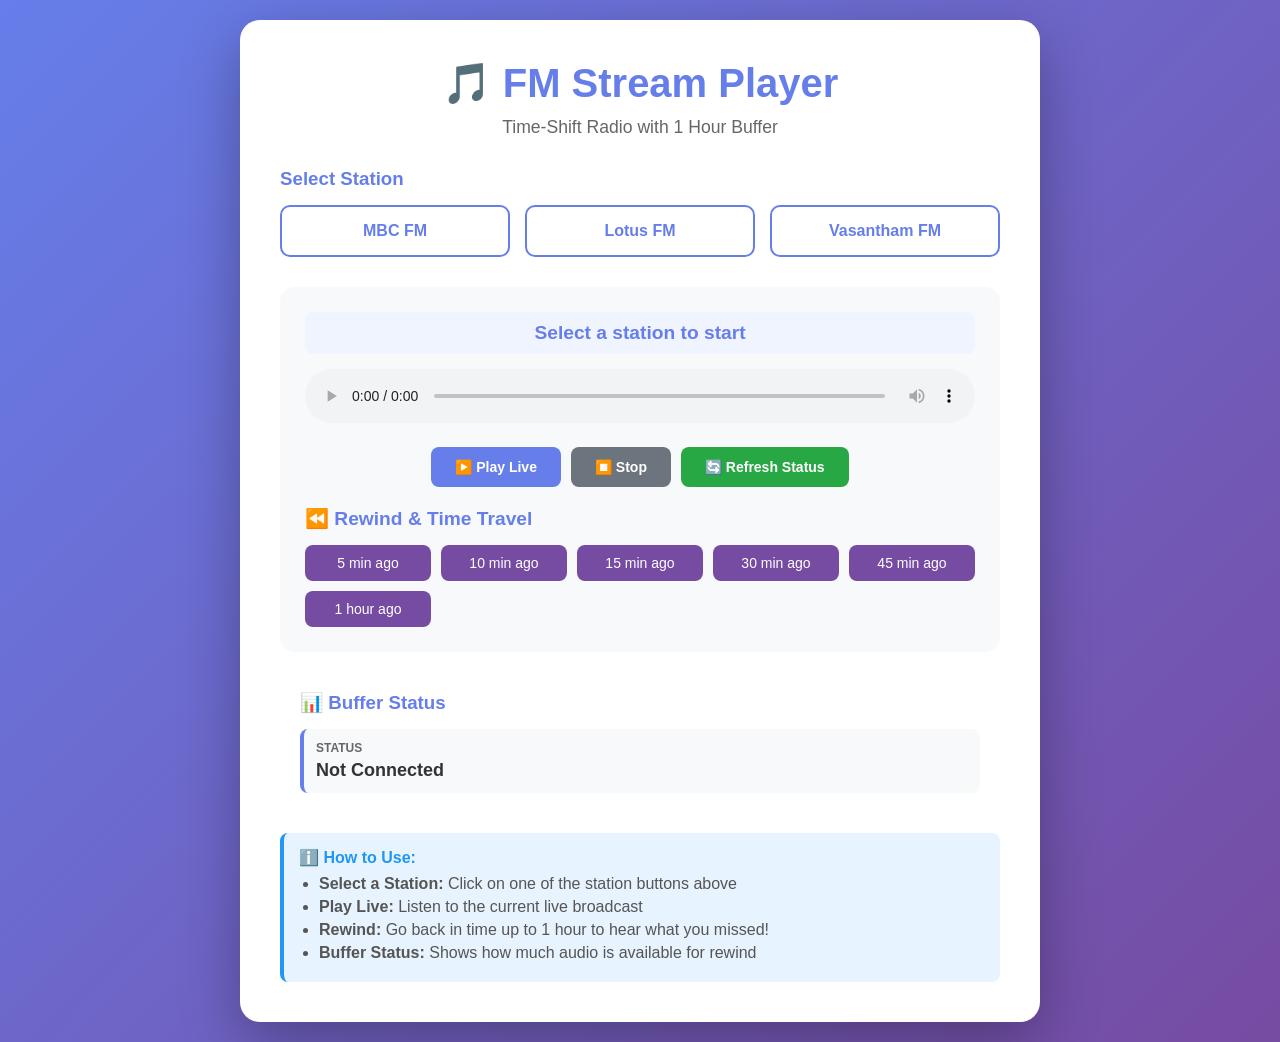
==== Stream-Service/wwwroot/index.html @ e0d52014 "Time-shift radio: 1hr buffer, API, and web player added Major refactor: - Added 1-hour rolling buffe" ====
<!DOCTYPE html>
<html lang="en">
<head>
    <meta charset="UTF-8">
    <meta name="viewport" content="width=device-width, initial-scale=1.0">
    <title>FM Stream Player - Time Shift Radio</title>
    <style>
        * {
            margin: 0;
            padding: 0;
            box-sizing: border-box;
        }

        body {
            font-family: 'Segoe UI', Tahoma, Geneva, Verdana, sans-serif;
            background: linear-gradient(135deg, #667eea 0%, #764ba2 100%);
            min-height: 100vh;
            display: flex;
            justify-content: center;
            align-items: center;
            padding: 20px;
        }

        .container {
            background: white;
            border-radius: 20px;
            padding: 40px;
            box-shadow: 0 20px 60px rgba(0, 0, 0, 0.3);
            max-width: 800px;
            width: 100%;
        }

        h1 {
            text-align: center;
            color: #667eea;
            margin-bottom: 10px;
            font-size: 2.5em;
        }

        .subtitle {
            text-align: center;
            color: #666;
            margin-bottom: 30px;
            font-size: 1.1em;
        }

        .station-selector {
            margin-bottom: 30px;
        }

        .station-buttons {
            display: grid;
            grid-template-columns: repeat(auto-fit, minmax(150px, 1fr));
            gap: 15px;
            margin-bottom: 20px;
        }

        .station-btn {
            padding: 15px 25px;
            font-size: 16px;
            font-weight: bold;
            border: 2px solid #667eea;
            background: white;
            color: #667eea;
            border-radius: 10px;
            cursor: pointer;
            transition: all 0.3s ease;
        }

        .station-btn:hover {
            background: #667eea;
            color: white;
            transform: translateY(-2px);
            box-shadow: 0 5px 15px rgba(102, 126, 234, 0.3);
        }

        .station-btn.active {
            background: #667eea;
            color: white;
        }

        .player-section {
            background: #f8f9fa;
            padding: 25px;
            border-radius: 15px;
            margin-bottom: 20px;
        }

        .audio-player {
            width: 100%;
            margin-bottom: 20px;
        }

        .controls {
            display: flex;
            gap: 10px;
            flex-wrap: wrap;
            justify-content: center;
            margin-bottom: 20px;
        }

        .btn {
            padding: 12px 24px;
            font-size: 14px;
            font-weight: 600;
            border: none;
            border-radius: 8px;
            cursor: pointer;
            transition: all 0.3s ease;
            display: flex;
            align-items: center;
            gap: 8px;
        }

        .btn-primary {
            background: #667eea;
            color: white;
        }

        .btn-primary:hover {
            background: #5568d3;
            transform: translateY(-2px);
            box-shadow: 0 5px 15px rgba(102, 126, 234, 0.3);
        }

        .btn-secondary {
            background: #6c757d;
            color: white;
        }

        .btn-secondary:hover {
            background: #5a6268;
        }

        .btn-success {
            background: #28a745;
            color: white;
        }

        .btn-success:hover {
            background: #218838;
        }

        .rewind-controls {
            margin-top: 20px;
        }

        .rewind-controls h3 {
            color: #667eea;
            margin-bottom: 15px;
            font-size: 1.2em;
        }

        .rewind-buttons {
            display: grid;
            grid-template-columns: repeat(auto-fit, minmax(120px, 1fr));
            gap: 10px;
        }

        .rewind-btn {
            padding: 10px 15px;
            font-size: 14px;
            background: #764ba2;
            color: white;
            border: none;
            border-radius: 8px;
            cursor: pointer;
            transition: all 0.3s ease;
        }

        .rewind-btn:hover {
            background: #5f3a82;
            transform: translateY(-2px);
        }

        .status {
            background: white;
            padding: 20px;
            border-radius: 10px;
            margin-top: 20px;
        }

        .status h3 {
            color: #667eea;
            margin-bottom: 15px;
        }

        .status-grid {
            display: grid;
            grid-template-columns: repeat(auto-fit, minmax(200px, 1fr));
            gap: 15px;
        }

        .status-item {
            padding: 12px;
            background: #f8f9fa;
            border-radius: 8px;
            border-left: 4px solid #667eea;
        }

        .status-label {
            font-size: 12px;
            color: #666;
            text-transform: uppercase;
            font-weight: 600;
            margin-bottom: 5px;
        }

        .status-value {
            font-size: 18px;
            color: #333;
            font-weight: bold;
        }

        .info-box {
            background: #e7f3ff;
            border-left: 4px solid #2196F3;
            padding: 15px;
            border-radius: 8px;
            margin-top: 20px;
        }

        .info-box h4 {
            color: #2196F3;
            margin-bottom: 8px;
        }

        .info-box ul {
            margin-left: 20px;
            color: #555;
        }

        .info-box li {
            margin: 5px 0;
        }

        .current-playing {
            text-align: center;
            font-size: 1.2em;
            color: #667eea;
            font-weight: bold;
            margin-bottom: 15px;
            padding: 10px;
            background: #f0f4ff;
            border-radius: 8px;
        }

        @media (max-width: 600px) {
            .container {
                padding: 20px;
            }

            h1 {
                font-size: 1.8em;
            }

            .station-buttons {
                grid-template-columns: 1fr;
            }
        }
    </style>
</head>
<body>
    <div class="container">
        <h1>🎵 FM Stream Player</h1>
        <p class="subtitle">Time-Shift Radio with 1 Hour Buffer</p>

        <div class="station-selector">
            <h3 style="color: #667eea; margin-bottom: 15px;">Select Station</h3>
            <div class="station-buttons">
                <button class="station-btn" data-station="mbc">MBC FM</button>
                <button class="station-btn" data-station="lotus">Lotus FM</button>
                <button class="station-btn" data-station="vasanthamfm">Vasantham FM</button>
            </div>
        </div>

        <div class="player-section">
            <div class="current-playing" id="currentPlaying">Select a station to start</div>

            <audio id="audioPlayer" class="audio-player" controls></audio>

            <div class="controls">
                <button class="btn btn-primary" onclick="playLive()">
                    ▶️ Play Live
                </button>
                <button class="btn btn-secondary" onclick="stopStream()">
                    ⏹️ Stop
                </button>
                <button class="btn btn-success" onclick="refreshStatus()">
                    🔄 Refresh Status
                </button>
            </div>

            <div class="rewind-controls">
                <h3>⏪ Rewind & Time Travel</h3>
                <div class="rewind-buttons">
                    <button class="rewind-btn" onclick="rewind(300)">5 min ago</button>
                    <button class="rewind-btn" onclick="rewind(600)">10 min ago</button>
                    <button class="rewind-btn" onclick="rewind(900)">15 min ago</button>
                    <button class="rewind-btn" onclick="rewind(1800)">30 min ago</button>
                    <button class="rewind-btn" onclick="rewind(2700)">45 min ago</button>
                    <button class="rewind-btn" onclick="rewind(3600)">1 hour ago</button>
                </div>
            </div>
        </div>

        <div class="status">
            <h3>📊 Buffer Status</h3>
            <div class="status-grid" id="statusGrid">
                <div class="status-item">
                    <div class="status-label">Status</div>
                    <div class="status-value">Not Connected</div>
                </div>
            </div>
        </div>

        <div class="info-box">
            <h4>ℹ️ How to Use:</h4>
            <ul>
                <li><strong>Select a Station:</strong> Click on one of the station buttons above</li>
                <li><strong>Play Live:</strong> Listen to the current live broadcast</li>
                <li><strong>Rewind:</strong> Go back in time up to 1 hour to hear what you missed!</li>
                <li><strong>Buffer Status:</strong> Shows how much audio is available for rewind</li>
            </ul>
        </div>
    </div>

    <script>
        // API Base URL - Uses relative path since served from same origin
        const API_BASE = '/api/stream';

        let currentStation = null;
        const audioPlayer = document.getElementById('audioPlayer');
        const currentPlayingDiv = document.getElementById('currentPlaying');

        // Station button click handler
        document.querySelectorAll('.station-btn').forEach(btn => {
            btn.addEventListener('click', function() {
                // Remove active class from all buttons
                document.querySelectorAll('.station-btn').forEach(b => b.classList.remove('active'));

                // Add active class to clicked button
                this.classList.add('active');

                // Set current station
                currentStation = this.dataset.station;
                currentPlayingDiv.textContent = `Selected: ${this.textContent}`;

                // Auto-refresh status
                refreshStatus();
            });
        });

        function playLive() {
            if (!currentStation) {
                alert('Please select a station first!');
                return;
            }

            const url = `${API_BASE}/live/${currentStation}`;
            audioPlayer.src = url;
            audioPlayer.play();
            currentPlayingDiv.textContent = `🔴 LIVE: ${getStationName(currentStation)}`;
            console.log('Playing live:', url);
        }

        function rewind(seconds) {
            if (!currentStation) {
                alert('Please select a station first!');
                return;
            }

            const minutes = Math.floor(seconds / 60);
            const url = `${API_BASE}/rewind/${currentStation}?seconds=${seconds}`;
            audioPlayer.src = url;
            audioPlayer.play();
            currentPlayingDiv.textContent = `⏪ ${minutes} min ago: ${getStationName(currentStation)}`;
            console.log('Rewinding:', url);
        }

        function stopStream() {
            audioPlayer.pause();
            audioPlayer.src = '';
            currentPlayingDiv.textContent = currentStation ? `Selected: ${getStationName(currentStation)}` : 'Select a station to start';
        }

        async function refreshStatus() {
            if (!currentStation) {
                alert('Please select a station first!');
                return;
            }

            try {
                const response = await fetch(`${API_BASE}/status/${currentStation}`);
                const data = await response.json();

                displayStatus(data);
            } catch (error) {
                console.error('Error fetching status:', error);
                document.getElementById('statusGrid').innerHTML = `
                    <div class="status-item">
                        <div class="status-label">Error</div>
                        <div class="status-value" style="color: red;">Cannot connect to server</div>
                    </div>
                `;
            }
        }

        function displayStatus(data) {
            const statusHtml = `
                <div class="status-item">
                    <div class="status-label">Recording</div>
                    <div class="status-value" style="color: ${data.isRecording ? '#28a745' : '#dc3545'}">
                        ${data.isRecording ? '✓ Active' : '✗ Inactive'}
                    </div>
                </div>
                <div class="status-item">
                    <div class="status-label">Buffer Duration</div>
                    <div class="status-value">${data.bufferDurationMinutes} min</div>
                </div>
                <div class="status-item">
                    <div class="status-label">Total Data</div>
                    <div class="status-value">${data.totalMB} MB</div>
                </div>
                <div class="status-item">
                    <div class="status-label">Chunks</div>
                    <div class="status-value">${data.chunkCount}</div>
                </div>
                <div class="status-item">
                    <div class="status-label">Oldest Recording</div>
                    <div class="status-value" style="font-size: 12px;">
                        ${data.oldestChunkTime ? new Date(data.oldestChunkTime).toLocaleTimeString() : 'N/A'}
                    </div>
                </div>
                <div class="status-item">
                    <div class="status-label">Latest Recording</div>
                    <div class="status-value" style="font-size: 12px;">
                        ${data.latestChunkTime ? new Date(data.latestChunkTime).toLocaleTimeString() : 'N/A'}
                    </div>
                </div>
            `;

            document.getElementById('statusGrid').innerHTML = statusHtml;
        }

        function getStationName(stationId) {
            const names = {
                'mbc': 'MBC FM',
                'lotus': 'Lotus FM',
                'vasanthamfm': 'Vasantham FM'
            };
            return names[stationId] || stationId;
        }

        // Auto-refresh status every 10 seconds if a station is selected
        setInterval(() => {
            if (currentStation) {
                refreshStatus();
            }
        }, 10000);
    </script>
</body>
</html>
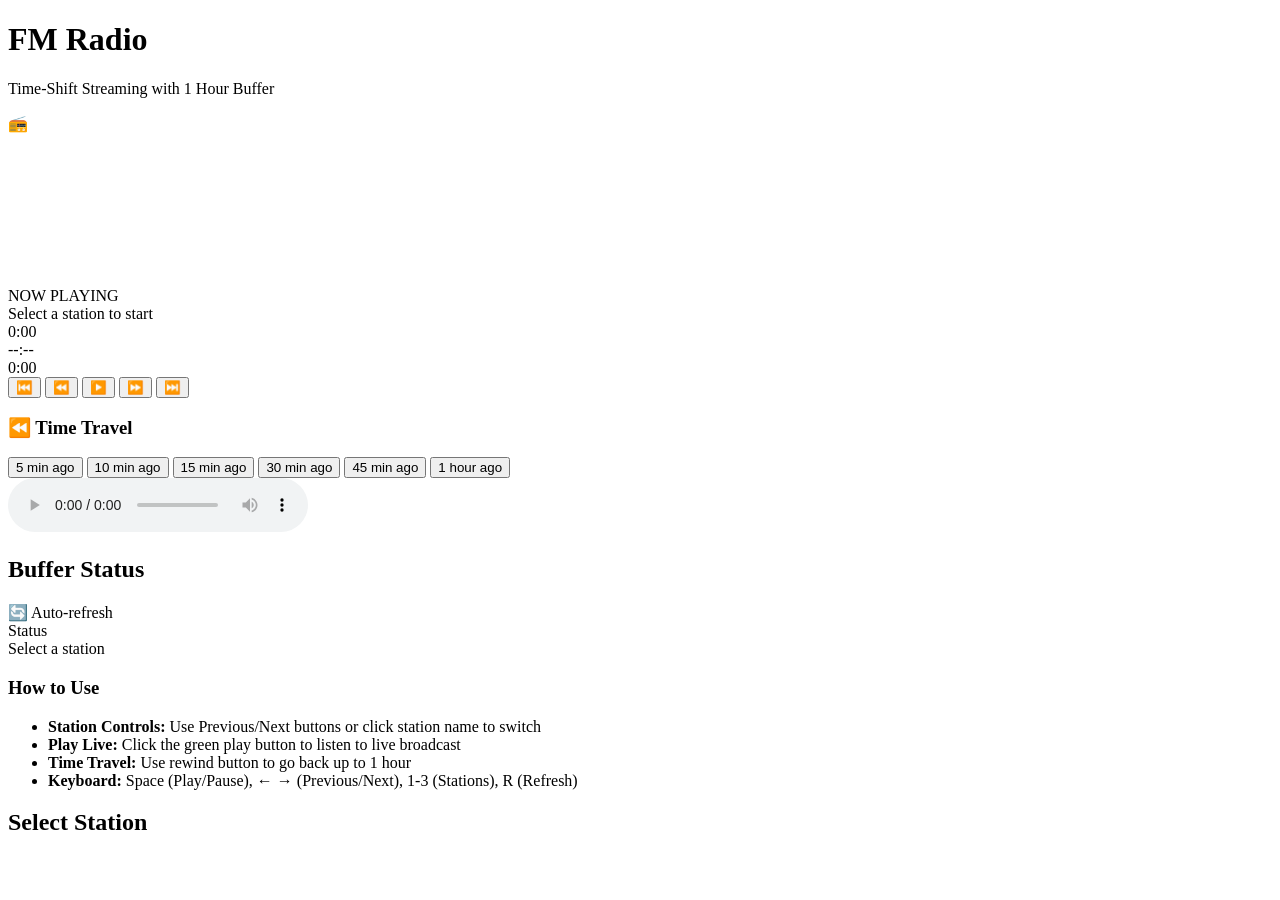
==== commit 01f42fc9: "Modernize FM Stream Player UI & add real-time visualizer Revamp frontend with Spotify-style dark UI," ====
--- a/Stream-Service/wwwroot/index.html
+++ b/Stream-Service/wwwroot/index.html
@@ -4,460 +4,137 @@
     <meta charset="UTF-8">
     <meta name="viewport" content="width=device-width, initial-scale=1.0">
     <title>FM Stream Player - Time Shift Radio</title>
-    <style>
-        * {
-            margin: 0;
-            padding: 0;
-            box-sizing: border-box;
-        }
-
-        body {
-            font-family: 'Segoe UI', Tahoma, Geneva, Verdana, sans-serif;
-            background: linear-gradient(135deg, #667eea 0%, #764ba2 100%);
-            min-height: 100vh;
-            display: flex;
-            justify-content: center;
-            align-items: center;
-            padding: 20px;
-        }
-
-        .container {
-            background: white;
-            border-radius: 20px;
-            padding: 40px;
-            box-shadow: 0 20px 60px rgba(0, 0, 0, 0.3);
-            max-width: 800px;
-            width: 100%;
-        }
-
-        h1 {
-            text-align: center;
-            color: #667eea;
-            margin-bottom: 10px;
-            font-size: 2.5em;
-        }
-
-        .subtitle {
-            text-align: center;
-            color: #666;
-            margin-bottom: 30px;
-            font-size: 1.1em;
-        }
-
-        .station-selector {
-            margin-bottom: 30px;
-        }
-
-        .station-buttons {
-            display: grid;
-            grid-template-columns: repeat(auto-fit, minmax(150px, 1fr));
-            gap: 15px;
-            margin-bottom: 20px;
-        }
-
-        .station-btn {
-            padding: 15px 25px;
-            font-size: 16px;
-            font-weight: bold;
-            border: 2px solid #667eea;
-            background: white;
-            color: #667eea;
-            border-radius: 10px;
-            cursor: pointer;
-            transition: all 0.3s ease;
-        }
-
-        .station-btn:hover {
-            background: #667eea;
-            color: white;
-            transform: translateY(-2px);
-            box-shadow: 0 5px 15px rgba(102, 126, 234, 0.3);
-        }
-
-        .station-btn.active {
-            background: #667eea;
-            color: white;
-        }
-
-        .player-section {
-            background: #f8f9fa;
-            padding: 25px;
-            border-radius: 15px;
-            margin-bottom: 20px;
-        }
-
-        .audio-player {
-            width: 100%;
-            margin-bottom: 20px;
-        }
-
-        .controls {
-            display: flex;
-            gap: 10px;
-            flex-wrap: wrap;
-            justify-content: center;
-            margin-bottom: 20px;
-        }
-
-        .btn {
-            padding: 12px 24px;
-            font-size: 14px;
-            font-weight: 600;
-            border: none;
-            border-radius: 8px;
-            cursor: pointer;
-            transition: all 0.3s ease;
-            display: flex;
-            align-items: center;
-            gap: 8px;
-        }
-
-        .btn-primary {
-            background: #667eea;
-            color: white;
-        }
-
-        .btn-primary:hover {
-            background: #5568d3;
-            transform: translateY(-2px);
-            box-shadow: 0 5px 15px rgba(102, 126, 234, 0.3);
-        }
-
-        .btn-secondary {
-            background: #6c757d;
-            color: white;
-        }
-
-        .btn-secondary:hover {
-            background: #5a6268;
-        }
-
-        .btn-success {
-            background: #28a745;
-            color: white;
-        }
-
-        .btn-success:hover {
-            background: #218838;
-        }
-
-        .rewind-controls {
-            margin-top: 20px;
-        }
-
-        .rewind-controls h3 {
-            color: #667eea;
-            margin-bottom: 15px;
-            font-size: 1.2em;
-        }
-
-        .rewind-buttons {
-            display: grid;
-            grid-template-columns: repeat(auto-fit, minmax(120px, 1fr));
-            gap: 10px;
-        }
-
-        .rewind-btn {
-            padding: 10px 15px;
-            font-size: 14px;
-            background: #764ba2;
-            color: white;
-            border: none;
-            border-radius: 8px;
-            cursor: pointer;
-            transition: all 0.3s ease;
-        }
-
-        .rewind-btn:hover {
-            background: #5f3a82;
-            transform: translateY(-2px);
-        }
-
-        .status {
-            background: white;
-            padding: 20px;
-            border-radius: 10px;
-            margin-top: 20px;
-        }
-
-        .status h3 {
-            color: #667eea;
-            margin-bottom: 15px;
-        }
-
-        .status-grid {
-            display: grid;
-            grid-template-columns: repeat(auto-fit, minmax(200px, 1fr));
-            gap: 15px;
-        }
-
-        .status-item {
-            padding: 12px;
-            background: #f8f9fa;
-            border-radius: 8px;
-            border-left: 4px solid #667eea;
-        }
-
-        .status-label {
-            font-size: 12px;
-            color: #666;
-            text-transform: uppercase;
-            font-weight: 600;
-            margin-bottom: 5px;
-        }
-
-        .status-value {
-            font-size: 18px;
-            color: #333;
-            font-weight: bold;
-        }
-
-        .info-box {
-            background: #e7f3ff;
-            border-left: 4px solid #2196F3;
-            padding: 15px;
-            border-radius: 8px;
-            margin-top: 20px;
-        }
-
-        .info-box h4 {
-            color: #2196F3;
-            margin-bottom: 8px;
-        }
-
-        .info-box ul {
-            margin-left: 20px;
-            color: #555;
-        }
-
-        .info-box li {
-            margin: 5px 0;
-        }
-
-        .current-playing {
-            text-align: center;
-            font-size: 1.2em;
-            color: #667eea;
-            font-weight: bold;
-            margin-bottom: 15px;
-            padding: 10px;
-            background: #f0f4ff;
-            border-radius: 8px;
-        }
-
-        @media (max-width: 600px) {
-            .container {
-                padding: 20px;
-            }
-
-            h1 {
-                font-size: 1.8em;
-            }
-
-            .station-buttons {
-                grid-template-columns: 1fr;
-            }
-        }
-    </style>
+    <link rel="stylesheet" href="/css/styles.css">
 </head>
 <body>
     <div class="container">
-        <h1>🎵 FM Stream Player</h1>
-        <p class="subtitle">Time-Shift Radio with 1 Hour Buffer</p>
+        <!-- Header -->
+        <header class="header">
+            <h1 class="title">FM Radio</h1>
+            <p class="subtitle">Time-Shift Streaming with 1 Hour Buffer</p>
+        </header>
 
-        <div class="station-selector">
-            <h3 style="color: #667eea; margin-bottom: 15px;">Select Station</h3>
-            <div class="station-buttons">
-                <button class="station-btn" data-station="mbc">MBC FM</button>
-                <button class="station-btn" data-station="lotus">Lotus FM</button>
-                <button class="station-btn" data-station="vasanthamfm">Vasantham FM</button>
+        <!-- Music Player Card -->
+        <div class="card">
+            <div class="player">
+                <!-- Album Art / Station Icon -->
+                <div class="album-art" id="albumArt">
+                    📻
+                </div>
+
+                <!-- Audio Visualizer Canvas -->
+                <canvas id="visualizerCanvas"></canvas>
+
+                <!-- Now Playing Info -->
+                <div class="now-playing">
+                    <div class="now-playing-label">NOW PLAYING</div>
+                    <div class="now-playing-title" id="nowPlayingTitle">
+                        Select a station to start
+                    </div>
+                    <div class="now-playing-station" id="nowPlayingStation"></div>
+                </div>
+
+                <!-- Enhanced Seekbar -->
+                <div class="progress-container">
+                    <div class="progress-time">
+                        <div class="time-label">
+                            <span id="currentTime">0:00</span>
+                            <span id="liveIndicator" class="live-badge" style="display: none;">LIVE</span>
+                        </div>
+                        <span id="duration">--:--</span>
+                    </div>
+                    <div class="progress-bar" id="progressBar">
+                        <div class="progress-bar-bg"></div>
+                        <div class="progress-fill" id="progressFill"></div>
+                        <div class="progress-handle" id="progressHandle">
+                            <div class="progress-tooltip" id="progressTooltip">0:00</div>
+                        </div>
+                    </div>
+                </div>
+
+                <!-- Player Controls -->
+                <div class="controls">
+                    <button class="btn btn-secondary" onclick="previousStation()" title="Previous Station">
+                        ⏮️
+                    </button>
+                    <button class="btn btn-rewind" onclick="rewind(600)" title="Rewind 10 minutes">
+                        ⏪
+                    </button>
+                    <button class="btn btn-play" onclick="playLive()" id="playButton">
+                        ▶️
+                    </button>
+                    <button class="btn btn-rewind" onclick="skipForward()" title="Skip to Live">
+                        ⏩
+                    </button>
+                    <button class="btn btn-secondary" onclick="nextStation()" title="Next Station">
+                        ⏭️
+                    </button>
+                </div>
+
+                <!-- Volume Control (Optional) -->
+                <div class="volume-control" style="display: none;">
+                    <div class="volume-icon">🔊</div>
+                    <div class="volume-slider">
+                        <div class="volume-fill"></div>
+                    </div>
+                </div>
+
+                <!-- Time Travel Section -->
+                <div class="rewind">
+                    <h3 class="rewind-title">⏪ Time Travel</h3>
+                    <div class="rewind-grid">
+                        <button class="rewind-btn" onclick="rewind(300)">5 min ago</button>
+                        <button class="rewind-btn" onclick="rewind(600)">10 min ago</button>
+                        <button class="rewind-btn" onclick="rewind(900)">15 min ago</button>
+                        <button class="rewind-btn" onclick="rewind(1800)">30 min ago</button>
+                        <button class="rewind-btn" onclick="rewind(2700)">45 min ago</button>
+                        <button class="rewind-btn" onclick="rewind(3600)">1 hour ago</button>
+                    </div>
+                </div>
             </div>
+
+            <!-- Hidden Audio Player -->
+            <audio id="audioPlayer" controls></audio>
         </div>
 
-        <div class="player-section">
-            <div class="current-playing" id="currentPlaying">Select a station to start</div>
-
-            <audio id="audioPlayer" class="audio-player" controls></audio>
-
-            <div class="controls">
-                <button class="btn btn-primary" onclick="playLive()">
-                    ▶️ Play Live
-                </button>
-                <button class="btn btn-secondary" onclick="stopStream()">
-                    ⏹️ Stop
-                </button>
-                <button class="btn btn-success" onclick="refreshStatus()">
-                    🔄 Refresh Status
-                </button>
+        <!-- Buffer Status -->
+        <div class="card">
+            <div class="status-header">
+                <h2 class="status-title">Buffer Status</h2>
+                <div class="refresh-indicator">
+                    <span>🔄</span> Auto-refresh
+                </div>
             </div>
-
-            <div class="rewind-controls">
-                <h3>⏪ Rewind & Time Travel</h3>
-                <div class="rewind-buttons">
-                    <button class="rewind-btn" onclick="rewind(300)">5 min ago</button>
-                    <button class="rewind-btn" onclick="rewind(600)">10 min ago</button>
-                    <button class="rewind-btn" onclick="rewind(900)">15 min ago</button>
-                    <button class="rewind-btn" onclick="rewind(1800)">30 min ago</button>
-                    <button class="rewind-btn" onclick="rewind(2700)">45 min ago</button>
-                    <button class="rewind-btn" onclick="rewind(3600)">1 hour ago</button>
+            <div class="status-grid" id="statusGrid">
+                <div class="status-item">
+                    <div class="status-label">Status</div>
+                    <div class="status-value">Select a station</div>
                 </div>
             </div>
         </div>
 
-        <div class="status">
-            <h3>📊 Buffer Status</h3>
-            <div class="status-grid" id="statusGrid">
-                <div class="status-item">
-                    <div class="status-label">Status</div>
-                    <div class="status-value">Not Connected</div>
-                </div>
+        <!-- Info Card -->
+        <div class="card">
+            <div class="info">
+                <h3 class="info-title">How to Use</h3>
+                <ul class="info-list">
+                    <li><strong>Station Controls:</strong> Use Previous/Next buttons or click station name to switch</li>
+                    <li><strong>Play Live:</strong> Click the green play button to listen to live broadcast</li>
+                    <li><strong>Time Travel:</strong> Use rewind button to go back up to 1 hour</li>
+                    <li><strong>Keyboard:</strong> Space (Play/Pause), ← → (Previous/Next), 1-3 (Stations), R (Refresh)</li>
+                </ul>
             </div>
         </div>
 
-        <div class="info-box">
-            <h4>ℹ️ How to Use:</h4>
-            <ul>
-                <li><strong>Select a Station:</strong> Click on one of the station buttons above</li>
-                <li><strong>Play Live:</strong> Listen to the current live broadcast</li>
-                <li><strong>Rewind:</strong> Go back in time up to 1 hour to hear what you missed!</li>
-                <li><strong>Buffer Status:</strong> Shows how much audio is available for rewind</li>
-            </ul>
+        <!-- Station Selector -->
+        <div class="card">
+            <h2 class="section-title">Select Station</h2>
+            <div class="station-grid">
+                <!-- Stations will be loaded dynamically from API -->
+            </div>
         </div>
     </div>
 
-    <script>
-        // API Base URL - Uses relative path since served from same origin
-        const API_BASE = '/api/stream';
-
-        let currentStation = null;
-        const audioPlayer = document.getElementById('audioPlayer');
-        const currentPlayingDiv = document.getElementById('currentPlaying');
-
-        // Station button click handler
-        document.querySelectorAll('.station-btn').forEach(btn => {
-            btn.addEventListener('click', function() {
-                // Remove active class from all buttons
-                document.querySelectorAll('.station-btn').forEach(b => b.classList.remove('active'));
-
-                // Add active class to clicked button
-                this.classList.add('active');
-
-                // Set current station
-                currentStation = this.dataset.station;
-                currentPlayingDiv.textContent = `Selected: ${this.textContent}`;
-
-                // Auto-refresh status
-                refreshStatus();
-            });
-        });
-
-        function playLive() {
-            if (!currentStation) {
-                alert('Please select a station first!');
-                return;
-            }
-
-            const url = `${API_BASE}/live/${currentStation}`;
-            audioPlayer.src = url;
-            audioPlayer.play();
-            currentPlayingDiv.textContent = `🔴 LIVE: ${getStationName(currentStation)}`;
-            console.log('Playing live:', url);
-        }
-
-        function rewind(seconds) {
-            if (!currentStation) {
-                alert('Please select a station first!');
-                return;
-            }
-
-            const minutes = Math.floor(seconds / 60);
-            const url = `${API_BASE}/rewind/${currentStation}?seconds=${seconds}`;
-            audioPlayer.src = url;
-            audioPlayer.play();
-            currentPlayingDiv.textContent = `⏪ ${minutes} min ago: ${getStationName(currentStation)}`;
-            console.log('Rewinding:', url);
-        }
-
-        function stopStream() {
-            audioPlayer.pause();
-            audioPlayer.src = '';
-            currentPlayingDiv.textContent = currentStation ? `Selected: ${getStationName(currentStation)}` : 'Select a station to start';
-        }
-
-        async function refreshStatus() {
-            if (!currentStation) {
-                alert('Please select a station first!');
-                return;
-            }
-
-            try {
-                const response = await fetch(`${API_BASE}/status/${currentStation}`);
-                const data = await response.json();
-
-                displayStatus(data);
-            } catch (error) {
-                console.error('Error fetching status:', error);
-                document.getElementById('statusGrid').innerHTML = `
-                    <div class="status-item">
-                        <div class="status-label">Error</div>
-                        <div class="status-value" style="color: red;">Cannot connect to server</div>
-                    </div>
-                `;
-            }
-        }
-
-        function displayStatus(data) {
-            const statusHtml = `
-                <div class="status-item">
-                    <div class="status-label">Recording</div>
-                    <div class="status-value" style="color: ${data.isRecording ? '#28a745' : '#dc3545'}">
-                        ${data.isRecording ? '✓ Active' : '✗ Inactive'}
-                    </div>
-                </div>
-                <div class="status-item">
-                    <div class="status-label">Buffer Duration</div>
-                    <div class="status-value">${data.bufferDurationMinutes} min</div>
-                </div>
-                <div class="status-item">
-                    <div class="status-label">Total Data</div>
-                    <div class="status-value">${data.totalMB} MB</div>
-                </div>
-                <div class="status-item">
-                    <div class="status-label">Chunks</div>
-                    <div class="status-value">${data.chunkCount}</div>
-                </div>
-                <div class="status-item">
-                    <div class="status-label">Oldest Recording</div>
-                    <div class="status-value" style="font-size: 12px;">
-                        ${data.oldestChunkTime ? new Date(data.oldestChunkTime).toLocaleTimeString() : 'N/A'}
-                    </div>
-                </div>
-                <div class="status-item">
-                    <div class="status-label">Latest Recording</div>
-                    <div class="status-value" style="font-size: 12px;">
-                        ${data.latestChunkTime ? new Date(data.latestChunkTime).toLocaleTimeString() : 'N/A'}
-                    </div>
-                </div>
-            `;
-
-            document.getElementById('statusGrid').innerHTML = statusHtml;
-        }
-
-        function getStationName(stationId) {
-            const names = {
-                'mbc': 'MBC FM',
-                'lotus': 'Lotus FM',
-                'vasanthamfm': 'Vasantham FM'
-            };
-            return names[stationId] || stationId;
-        }
-
-        // Auto-refresh status every 10 seconds if a station is selected
-        setInterval(() => {
-            if (currentStation) {
-                refreshStatus();
-            }
-        }, 10000);
-    </script>
+    <script src="/js/app.js"></script>
 </body>
 </html>
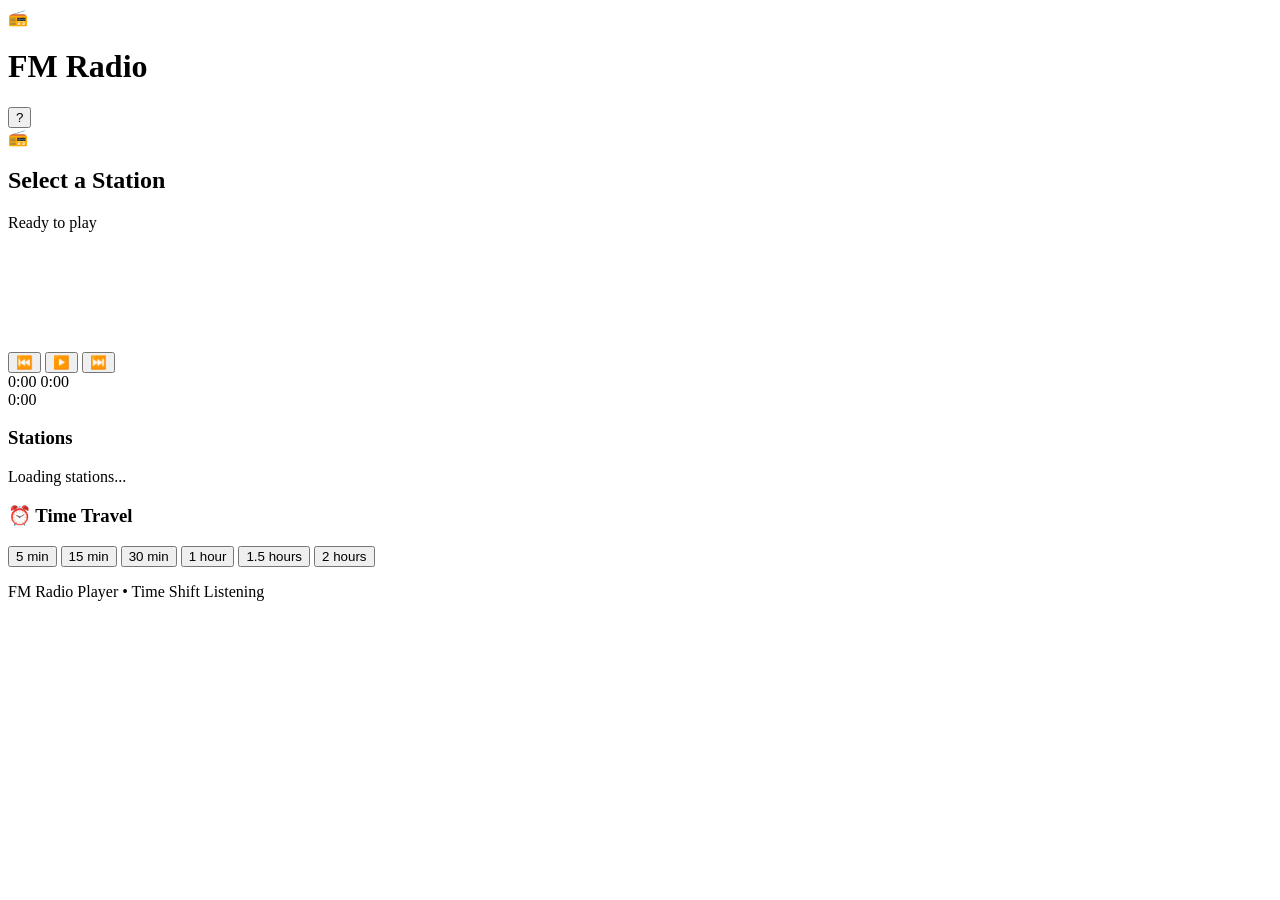
==== commit 50776819: "Mobile-first redesign: per-station buffer, new UI, fixes Major overhaul of FM Radio Player: - Add pe" ====
--- a/Stream-Service/wwwroot/index.html
+++ b/Stream-Service/wwwroot/index.html
@@ -2,136 +2,201 @@
 <html lang="en">
 <head>
     <meta charset="UTF-8">
-    <meta name="viewport" content="width=device-width, initial-scale=1.0">
-    <title>FM Stream Player - Time Shift Radio</title>
+    <meta name="viewport" content="width=device-width, initial-scale=1.0, maximum-scale=1.0, user-scalable=no">
+    <meta name="theme-color" content="#1a1a2e">
+    <title>FM Radio Player</title>
     <link rel="stylesheet" href="/css/styles.css">
 </head>
 <body>
-    <div class="container">
+
+    <!-- Mobile App Container -->
+    <div class="app">
+
         <!-- Header -->
-        <header class="header">
-            <h1 class="title">FM Radio</h1>
-            <p class="subtitle">Time-Shift Streaming with 1 Hour Buffer</p>
+        <header class="app-header">
+            <div class="logo">
+                <span class="logo-icon">📻</span>
+                <h1>FM Radio</h1>
+            </div>
+            <button class="btn-help" onclick="toggleHelp()">
+                <span>?</span>
+            </button>
         </header>
 
-        <!-- Music Player Card -->
-        <div class="card">
-            <div class="player">
-                <!-- Album Art / Station Icon -->
-                <div class="album-art" id="albumArt">
-                    📻
-                </div>
-
-                <!-- Audio Visualizer Canvas -->
-                <canvas id="visualizerCanvas"></canvas>
-
-                <!-- Now Playing Info -->
-                <div class="now-playing">
-                    <div class="now-playing-label">NOW PLAYING</div>
-                    <div class="now-playing-title" id="nowPlayingTitle">
-                        Select a station to start
-                    </div>
-                    <div class="now-playing-station" id="nowPlayingStation"></div>
-                </div>
-
-                <!-- Enhanced Seekbar -->
-                <div class="progress-container">
-                    <div class="progress-time">
-                        <div class="time-label">
-                            <span id="currentTime">0:00</span>
-                            <span id="liveIndicator" class="live-badge" style="display: none;">LIVE</span>
-                        </div>
-                        <span id="duration">--:--</span>
-                    </div>
-                    <div class="progress-bar" id="progressBar">
-                        <div class="progress-bar-bg"></div>
-                        <div class="progress-fill" id="progressFill"></div>
-                        <div class="progress-handle" id="progressHandle">
-                            <div class="progress-tooltip" id="progressTooltip">0:00</div>
-                        </div>
-                    </div>
-                </div>
-
-                <!-- Player Controls -->
-                <div class="controls">
-                    <button class="btn btn-secondary" onclick="previousStation()" title="Previous Station">
-                        ⏮️
-                    </button>
-                    <button class="btn btn-rewind" onclick="rewind(600)" title="Rewind 10 minutes">
-                        ⏪
-                    </button>
-                    <button class="btn btn-play" onclick="playLive()" id="playButton">
-                        ▶️
-                    </button>
-                    <button class="btn btn-rewind" onclick="skipForward()" title="Skip to Live">
-                        ⏩
-                    </button>
-                    <button class="btn btn-secondary" onclick="nextStation()" title="Next Station">
-                        ⏭️
-                    </button>
-                </div>
-
-                <!-- Volume Control (Optional) -->
-                <div class="volume-control" style="display: none;">
-                    <div class="volume-icon">🔊</div>
-                    <div class="volume-slider">
-                        <div class="volume-fill"></div>
-                    </div>
-                </div>
-
-                <!-- Time Travel Section -->
-                <div class="rewind">
-                    <h3 class="rewind-title">⏪ Time Travel</h3>
-                    <div class="rewind-grid">
-                        <button class="rewind-btn" onclick="rewind(300)">5 min ago</button>
-                        <button class="rewind-btn" onclick="rewind(600)">10 min ago</button>
-                        <button class="rewind-btn" onclick="rewind(900)">15 min ago</button>
-                        <button class="rewind-btn" onclick="rewind(1800)">30 min ago</button>
-                        <button class="rewind-btn" onclick="rewind(2700)">45 min ago</button>
-                        <button class="rewind-btn" onclick="rewind(3600)">1 hour ago</button>
-                    </div>
-                </div>
-            </div>
-
-            <!-- Hidden Audio Player -->
-            <audio id="audioPlayer" controls></audio>
+        <!-- Main Player Card -->
+        <main class="player-container">
+
+            <!-- Album Art -->
+            <div class="album-art" id="albumArt">
+                <div class="album-icon">📻</div>
+            </div>
+
+            <!-- Now Playing Info -->
+            <div class="now-playing">
+                <h2 class="track-name" id="nowPlayingTitle">Select a Station</h2>
+                <p class="track-status" id="nowPlayingStation">Ready to play</p>
+            </div>
+
+            <!-- Visualizer -->
+            <div class="visualizer-container">
+                <canvas id="visualizerCanvas" width="800" height="100"></canvas>
+            </div>
+
+            <!-- Player Controls -->
+            <div class="player-controls">
+                <button class="control-btn" onclick="previousStation()" aria-label="Previous">
+                    <span>⏮️</span>
+                </button>
+                <button class="control-btn control-btn-main" id="playButton" onclick="playLive()" aria-label="Play">
+                    <span>▶️</span>
+                </button>
+                <button class="control-btn" onclick="nextStation()" aria-label="Next">
+                    <span>⏭️</span>
+                </button>
+            </div>
+
+            <!-- Progress Bar -->
+            <div class="progress-container">
+                <div class="progress-info">
+                    <span id="currentTime">0:00</span>
+                    <span class="live-indicator" id="liveIndicator" style="display: none;">● LIVE</span>
+                    <span id="duration">0:00</span>
+                </div>
+                <div class="progress-bar" id="progressBar">
+                    <div class="progress-bg"></div>
+                    <div class="progress-fill" id="progressFill"></div>
+                    <div class="progress-handle" id="progressHandle"></div>
+                    <div class="progress-tooltip" id="progressTooltip">0:00</div>
+                </div>
+            </div>
+
+            <!-- Live Button -->
+            <button class="btn-go-live" id="btnGoLive" onclick="goToLive()" style="display: none;">
+                <span class="live-dot"></span>
+                <span>GO TO LIVE</span>
+            </button>
+
+        </main>
+
+        <!-- Stations -->
+        <section class="stations-section">
+            <h3 class="section-title">Stations</h3>
+            <div class="stations-list" id="stationsList">
+                <div class="loading">
+                    <div class="spinner"></div>
+                    <p>Loading stations...</p>
+                </div>
+            </div>
+        </section>
+
+        <!-- Time Travel -->
+        <section class="time-travel-section">
+            <h3 class="section-title">
+                <span>⏰</span>
+                Time Travel
+            </h3>
+            <div class="time-buttons">
+                <button class="time-btn" onclick="rewind(300)">
+                    <span class="time-value">5</span>
+                    <span class="time-label">min</span>
+                </button>
+                <button class="time-btn" onclick="rewind(900)">
+                    <span class="time-value">15</span>
+                    <span class="time-label">min</span>
+                </button>
+                <button class="time-btn" onclick="rewind(1800)">
+                    <span class="time-value">30</span>
+                    <span class="time-label">min</span>
+                </button>
+                <button class="time-btn" onclick="rewind(3600)">
+                    <span class="time-value">1</span>
+                    <span class="time-label">hour</span>
+                </button>
+                <button class="time-btn" onclick="rewind(5400)">
+                    <span class="time-value">1.5</span>
+                    <span class="time-label">hours</span>
+                </button>
+                <button class="time-btn" onclick="rewind(7200)">
+                    <span class="time-value">2</span>
+                    <span class="time-label">hours</span>
+                </button>
+            </div>
+        </section>
+
+        <!-- Footer -->
+        <footer class="app-footer">
+            <p>FM Radio Player • Time Shift Listening</p>
+        </footer>
+
+    </div>
+
+    <!-- Help Modal -->
+    <div class="modal" id="helpModal" style="display: none;">
+        <div class="modal-backdrop" onclick="toggleHelp()"></div>
+        <div class="modal-content">
+            <div class="modal-header">
+                <h2>How to Use</h2>
+                <button class="modal-close" onclick="toggleHelp()">×</button>
+            </div>
+            <div class="modal-body">
+
+                <div class="help-item">
+                    <div class="help-icon">▶️</div>
+                    <div class="help-text">
+                        <h4>Play & Pause</h4>
+                        <p>Tap the play button or press Space to control playback</p>
+                    </div>
+                </div>
+
+                <div class="help-item">
+                    <div class="help-icon">📻</div>
+                    <div class="help-text">
+                        <h4>Switch Stations</h4>
+                        <p>Tap a station card or use arrow keys ← →</p>
+                    </div>
+                </div>
+
+                <div class="help-item">
+                    <div class="help-icon">⏰</div>
+                    <div class="help-text">
+                        <h4>Time Travel</h4>
+                        <p>Tap time buttons to jump back or drag the progress bar</p>
+                    </div>
+                </div>
+
+                <div class="help-item">
+                    <div class="help-icon">🔴</div>
+                    <div class="help-text">
+                        <h4>Go Live</h4>
+                        <p>Tap "GO TO LIVE" button to return to live broadcast</p>
+                    </div>
+                </div>
+
+                <div class="help-item">
+                    <div class="help-icon">⌨️</div>
+                    <div class="help-text">
+                        <h4>Keyboard Shortcuts</h4>
+                        <p>Space: Play/Pause • L: Go Live • 1,2,3: Select Station</p>
+                    </div>
+                </div>
+
+            </div>
         </div>
-
-        <!-- Buffer Status -->
-        <div class="card">
-            <div class="status-header">
-                <h2 class="status-title">Buffer Status</h2>
-                <div class="refresh-indicator">
-                    <span>🔄</span> Auto-refresh
-                </div>
-            </div>
-            <div class="status-grid" id="statusGrid">
-                <div class="status-item">
-                    <div class="status-label">Status</div>
-                    <div class="status-value">Select a station</div>
-                </div>
-            </div>
-        </div>
-
-        <!-- Info Card -->
-        <div class="card">
-            <div class="info">
-                <h3 class="info-title">How to Use</h3>
-                <ul class="info-list">
-                    <li><strong>Station Controls:</strong> Use Previous/Next buttons or click station name to switch</li>
-                    <li><strong>Play Live:</strong> Click the green play button to listen to live broadcast</li>
-                    <li><strong>Time Travel:</strong> Use rewind button to go back up to 1 hour</li>
-                    <li><strong>Keyboard:</strong> Space (Play/Pause), ← → (Previous/Next), 1-3 (Stations), R (Refresh)</li>
-                </ul>
-            </div>
-        </div>
-
-        <!-- Station Selector -->
-        <div class="card">
-            <h2 class="section-title">Select Station</h2>
-            <div class="station-grid">
-                <!-- Stations will be loaded dynamically from API -->
-            </div>
+    </div>
+
+    <!-- Toast Container -->
+    <div class="toast-container" id="toastContainer"></div>
+
+    <!-- Hidden Audio -->
+    <audio id="audioPlayer" preload="none"></audio>
+
+    <!-- Fullscreen Visualizer -->
+    <div class="fullscreen-visualizer" id="fullscreenVisualizer" style="display: none;">
+        <button class="btn-close-fullscreen" onclick="closeFullscreenVisualizer()">×</button>
+        <canvas id="fullscreenCanvas"></canvas>
+        <div class="fullscreen-info">
+            <div class="fullscreen-station" id="fullscreenStation">Station</div>
+            <div class="fullscreen-title" id="fullscreenTitle">Now Playing</div>
         </div>
     </div>
 
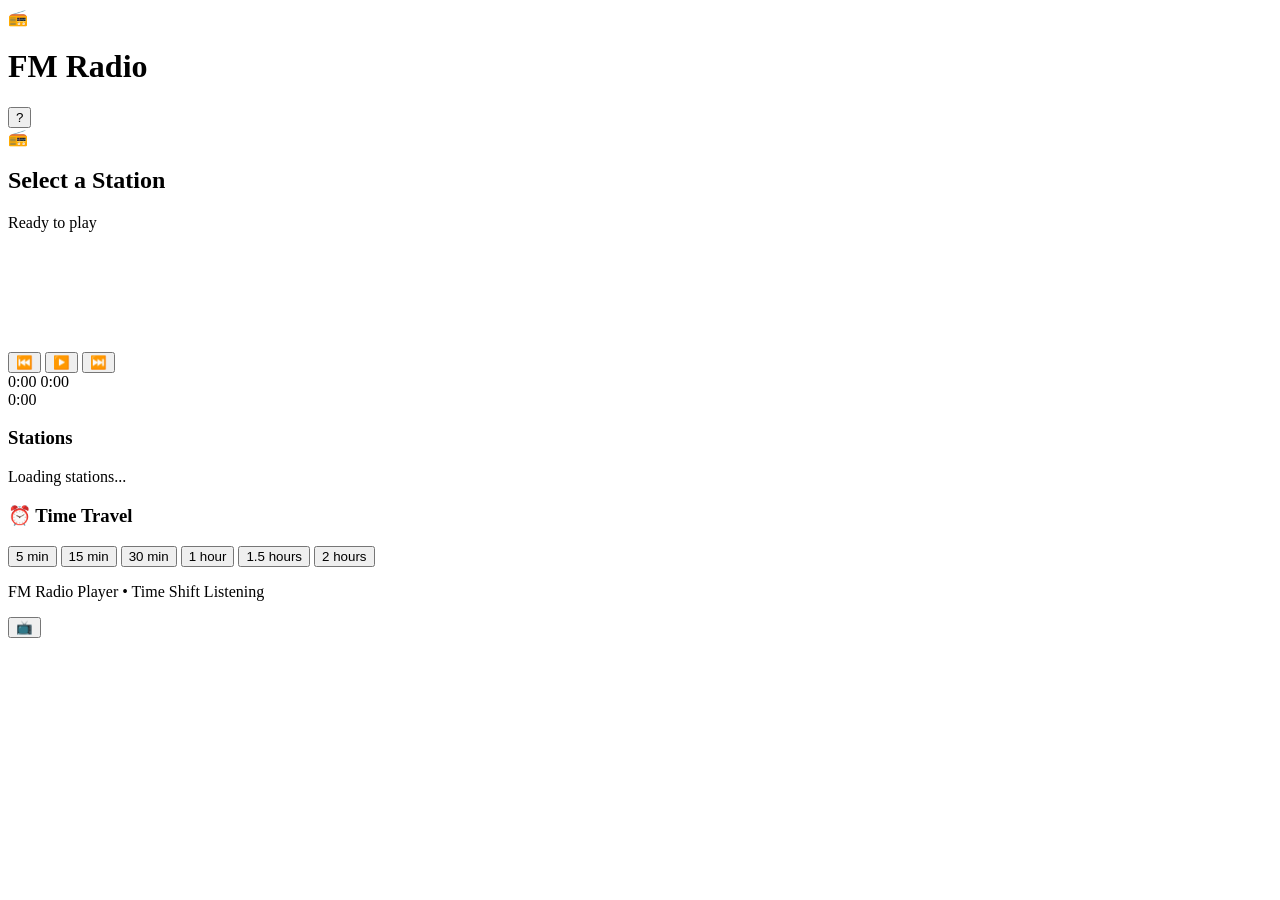
==== commit ad5f8241: "Add Tamil IPTV player, improve seekbar & UI enhancements - Added `iptv.html`: full-featured Tamil IP" ====
--- a/Stream-Service/wwwroot/index.html
+++ b/Stream-Service/wwwroot/index.html
@@ -126,6 +126,9 @@
         <!-- Footer -->
         <footer class="app-footer">
             <p>FM Radio Player • Time Shift Listening</p>
+            <button class="btn-tv-switch" onclick="window.location.href='/iptv.html'" title="Switch to IPTV">
+                <span>📺</span>
+            </button>
         </footer>
 
     </div>
